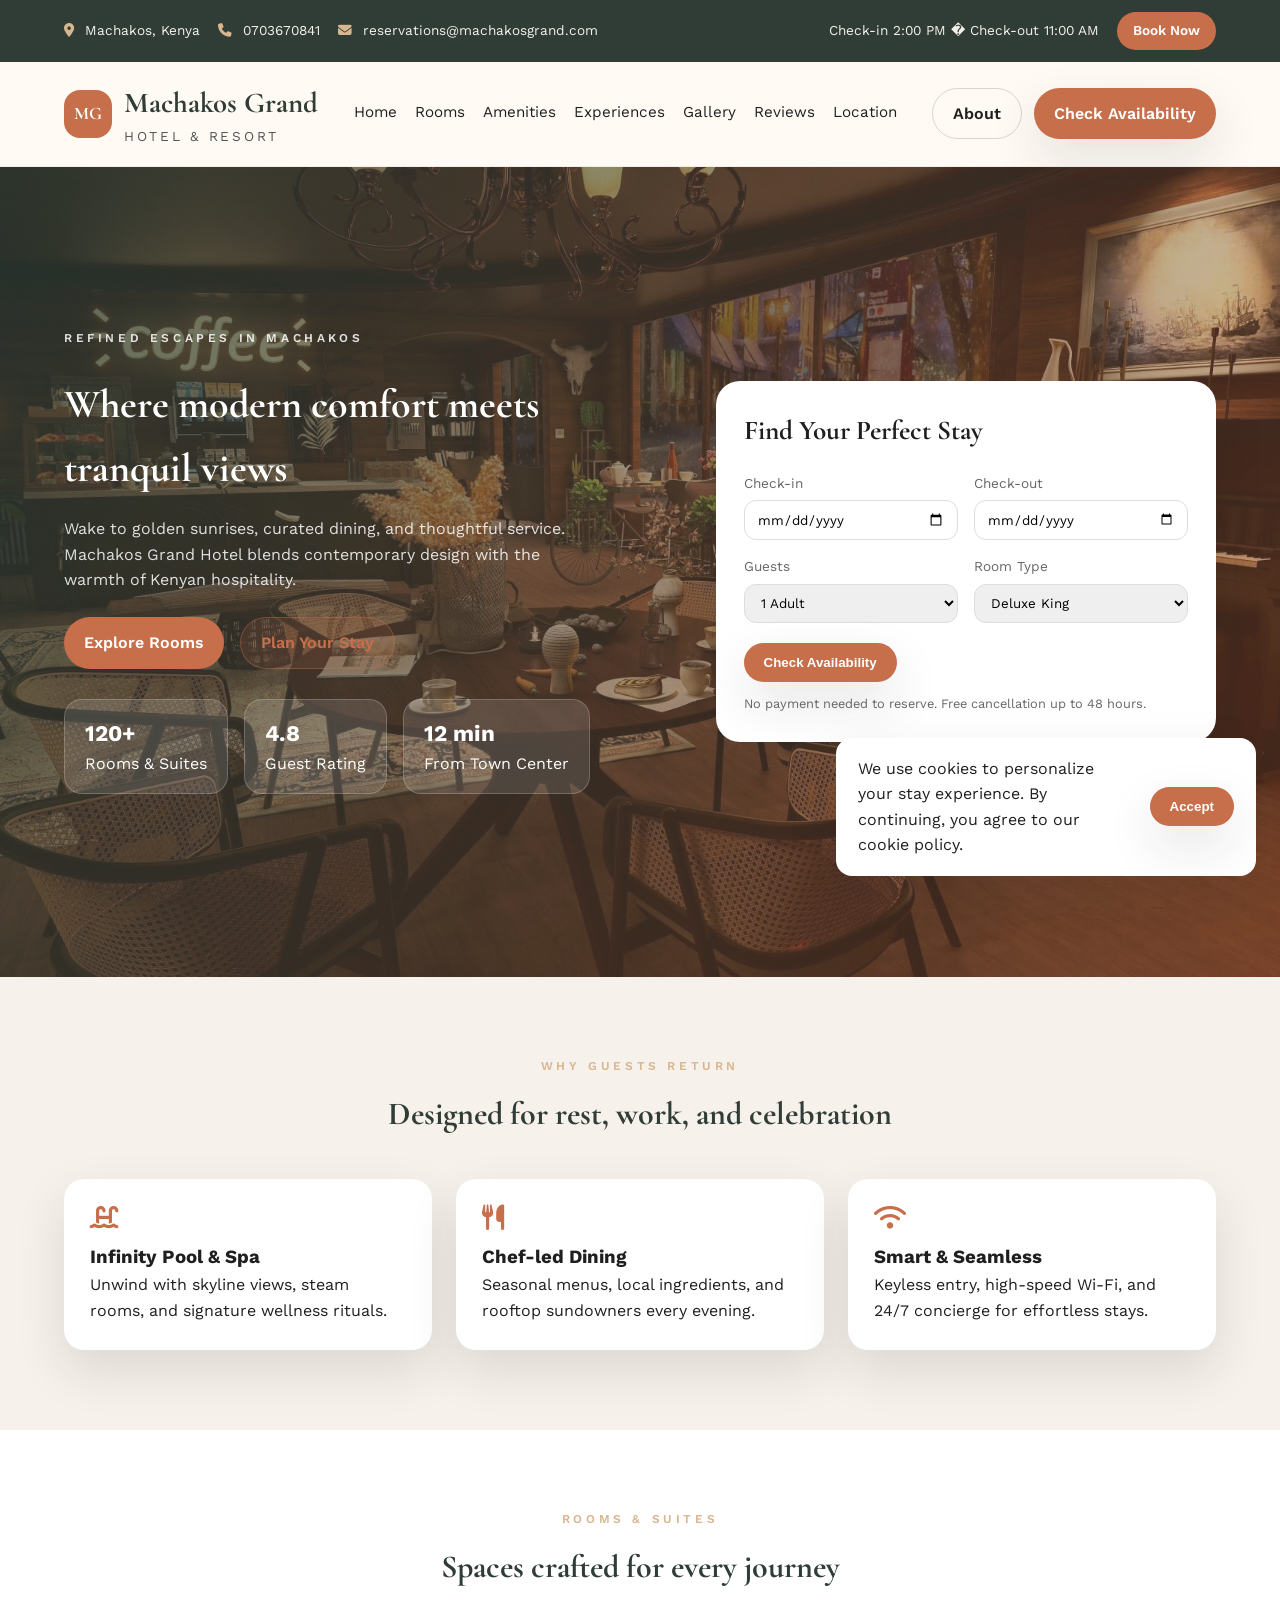
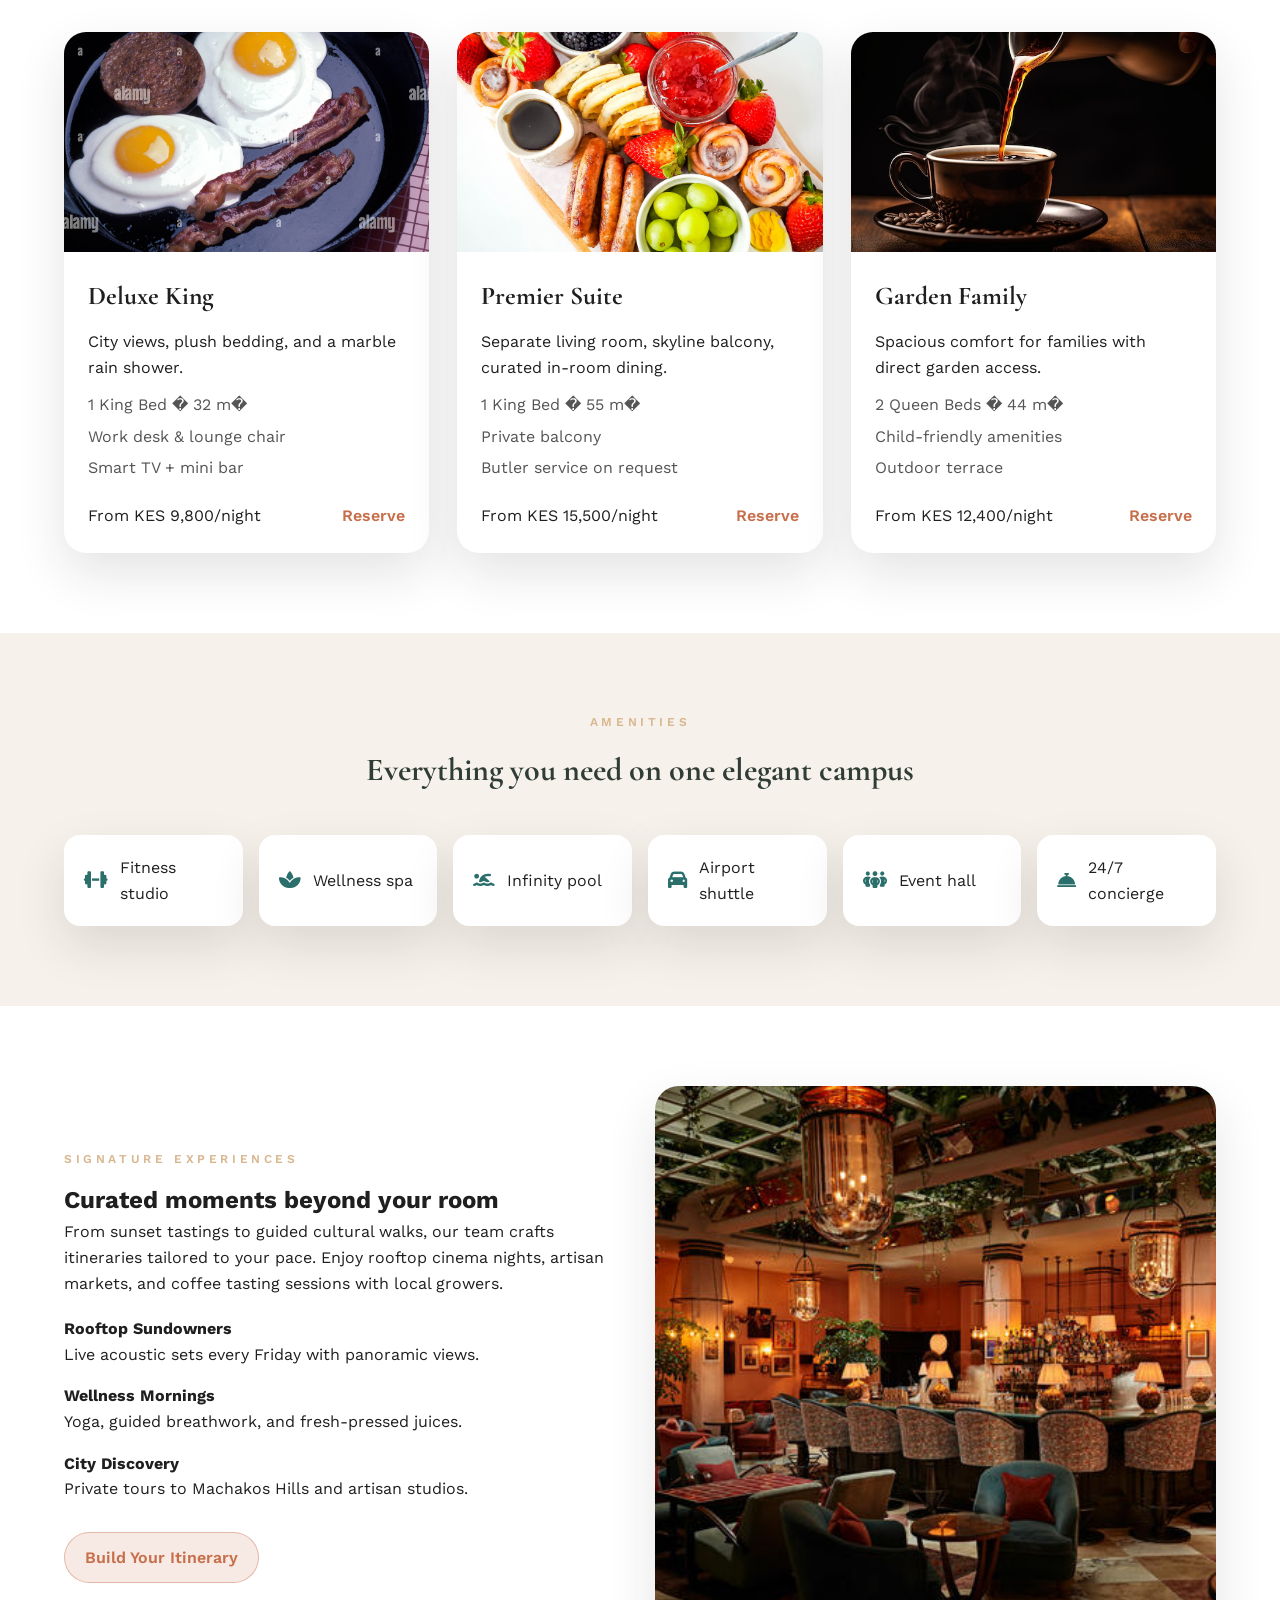
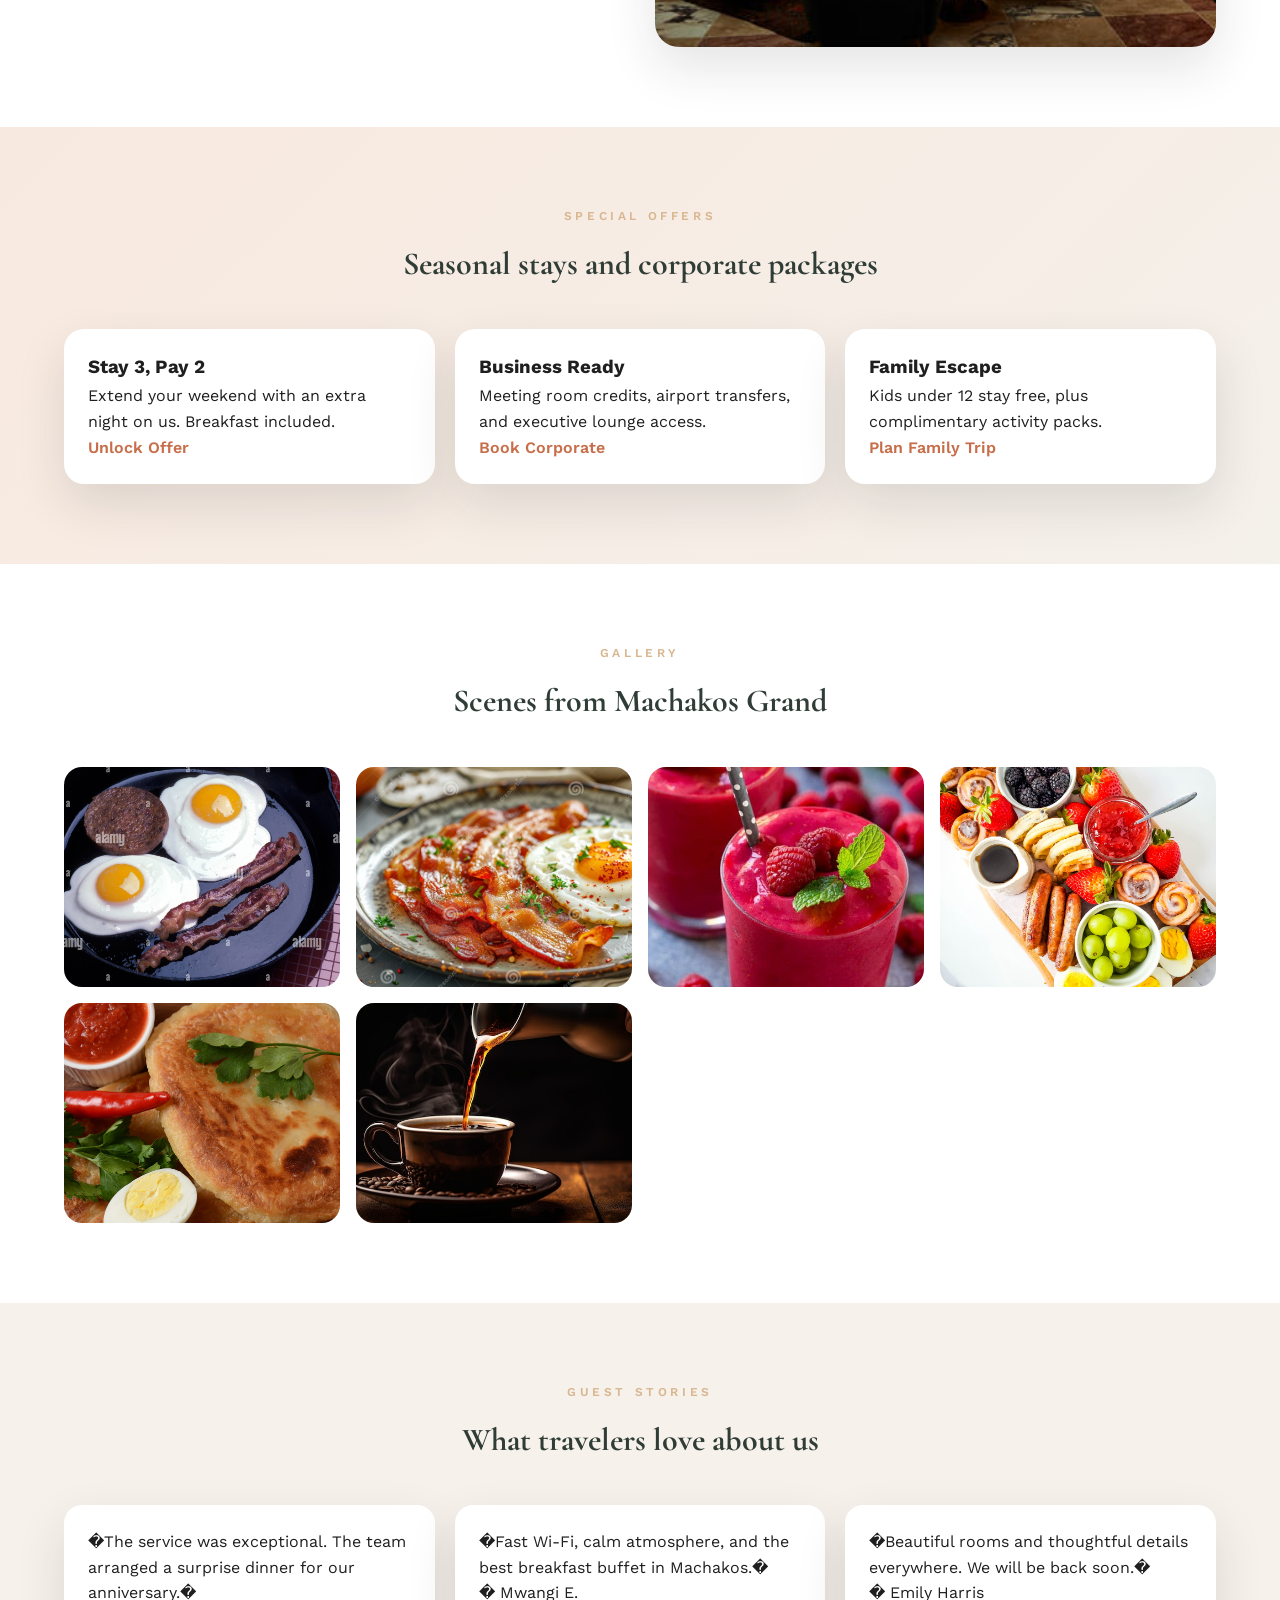
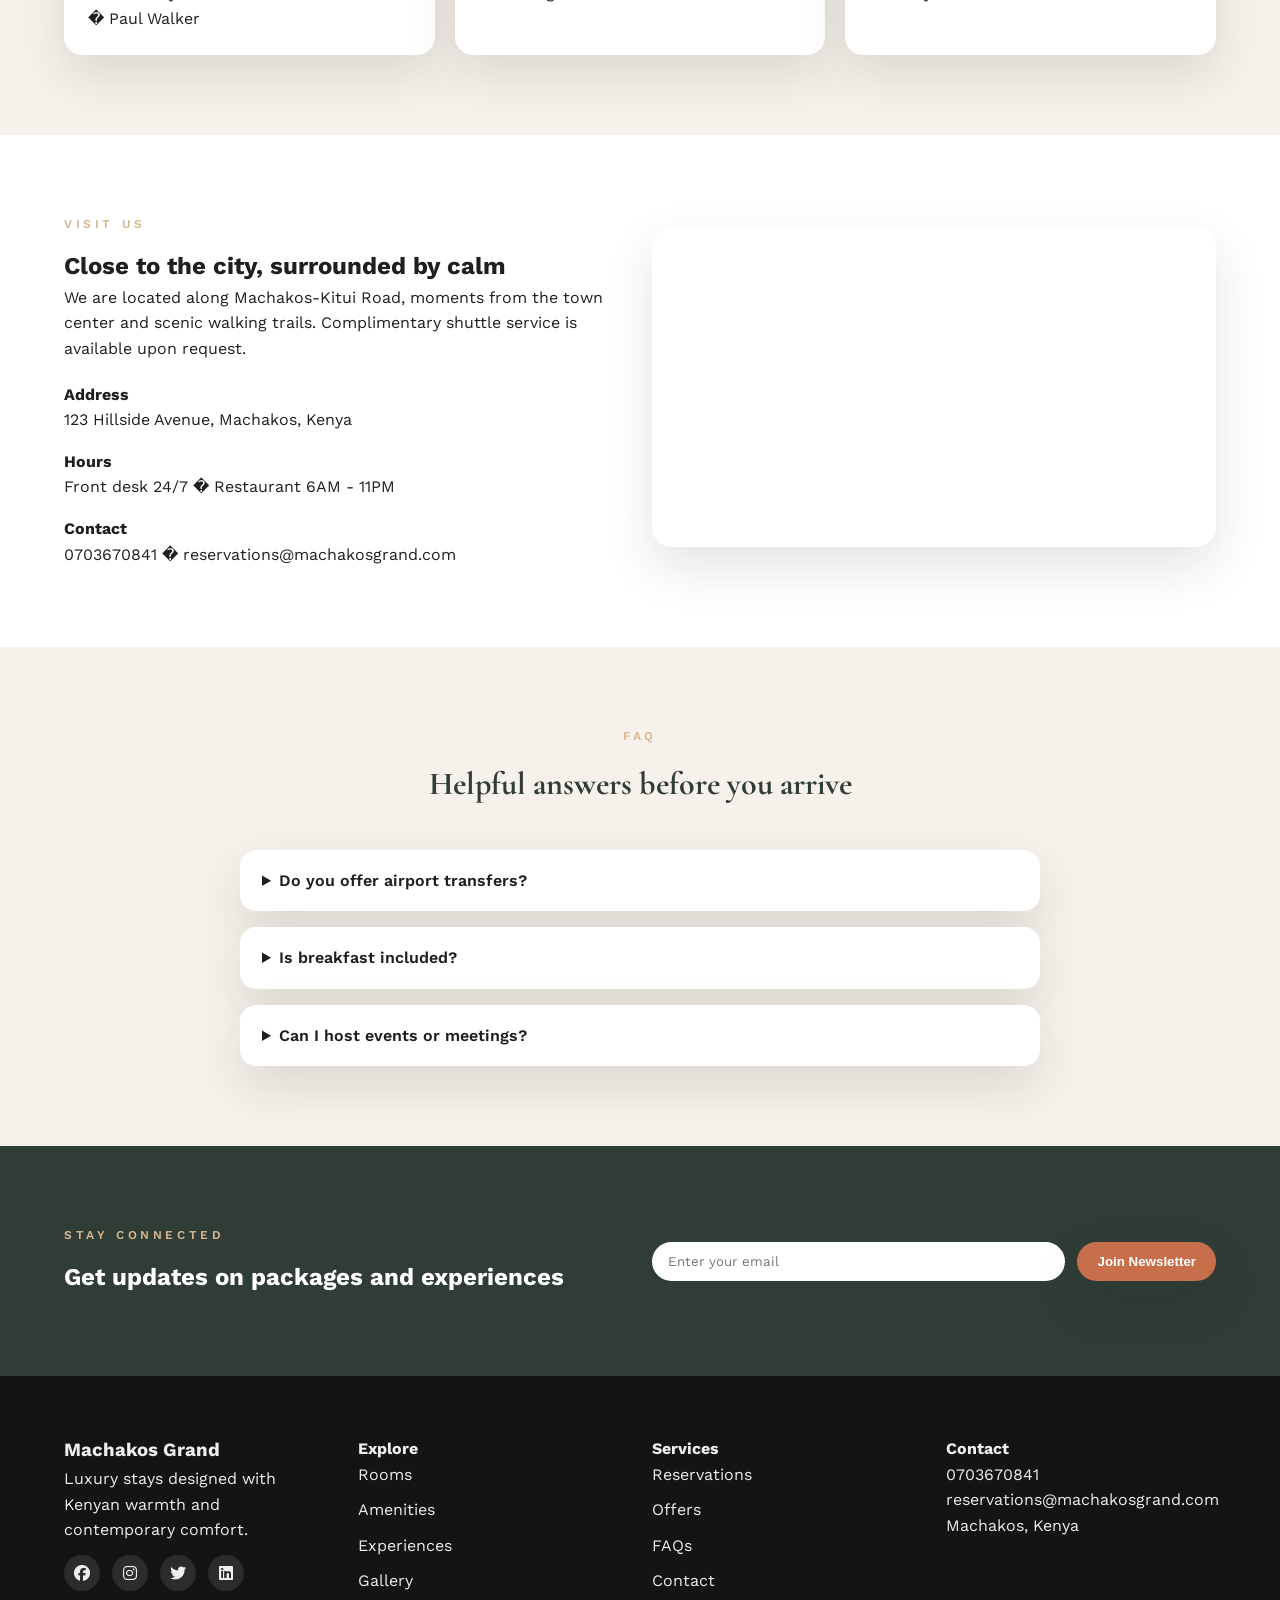
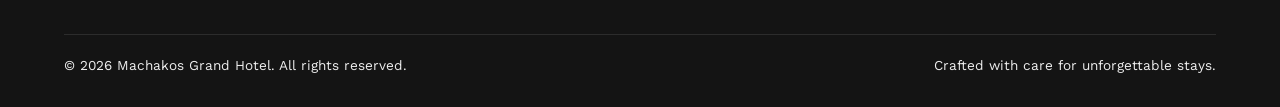
==== index.html @ 2871083a "Revamp hotel site and add index" ====
<!DOCTYPE html>
<html lang="en">
<head>
    <meta charset="UTF-8">
    <meta name="viewport" content="width=device-width, initial-scale=1.0">
    <title>Machakos Grand Hotel</title>
    <link rel="stylesheet" href="cat2website.css">
    <link rel="stylesheet" href="https://cdnjs.cloudflare.com/ajax/libs/font-awesome/6.7.2/css/all.min.css" integrity="sha512-Evv84Mr4kqVGRNSgIGL/F/aIDqQb7xQ2vcrdIwxfjThSH8CSR7PBEakCr51Ck+w+/U6swU2Im1vVX0SVk9ABhg==" crossorigin="anonymous" referrerpolicy="no-referrer" />
    <link href="https://fonts.googleapis.com/css2?family=Cormorant+Garamond:wght@400;600;700&family=Work+Sans:wght@300;400;500;600&display=swap" rel="stylesheet">
</head>
<body>
    <header class="site-header">
        <div class="topbar">
            <div class="topbar-left">
                <span><i class="fa-solid fa-location-dot"></i> Machakos, Kenya</span>
                <span><i class="fa-solid fa-phone"></i> 0703670841</span>
                <span><i class="fa-solid fa-envelope"></i> reservations@machakosgrand.com</span>
            </div>
            <div class="topbar-right">
                <span>Check-in 2:00 PM � Check-out 11:00 AM</span>
                <a class="topbar-cta" href="#booking">Book Now</a>
            </div>
        </div>
        <nav class="nav">
            <div class="logo">
                <span class="logo-mark">MG</span>
                <div>
                    <h1>Machakos Grand</h1>
                    <p>Hotel & Resort</p>
                </div>
            </div>
            <div class="nav-links">
                <a href="#home">Home</a>
                <a href="#rooms">Rooms</a>
                <a href="#amenities">Amenities</a>
                <a href="#experiences">Experiences</a>
                <a href="#gallery">Gallery</a>
                <a href="#testimonials">Reviews</a>
                <a href="#location">Location</a>
            </div>
            <div class="nav-actions">
                <a class="ghost-btn" href="About.html">About</a>
                <a class="primary-btn" href="#booking">Check Availability</a>
            </div>
        </nav>
    </header>

    <main>
        <section id="home" class="hero">
            <div class="hero-overlay"></div>
            <div class="hero-content">
                <div class="hero-text">
                    <p class="eyebrow">Refined escapes in Machakos</p>
                    <h2>Where modern comfort meets tranquil views</h2>
                    <p>
                        Wake to golden sunrises, curated dining, and thoughtful service. Machakos Grand Hotel blends
                        contemporary design with the warmth of Kenyan hospitality.
                    </p>
                    <div class="hero-actions">
                        <a class="primary-btn" href="#rooms">Explore Rooms</a>
                        <a class="secondary-btn" href="#experiences">Plan Your Stay</a>
                    </div>
                    <div class="hero-metrics">
                        <div class="metric-card">
                            <span class="metric-number">120+</span>
                            <span class="metric-label">Rooms & Suites</span>
                        </div>
                        <div class="metric-card">
                            <span class="metric-number">4.8</span>
                            <span class="metric-label">Guest Rating</span>
                        </div>
                        <div class="metric-card">
                            <span class="metric-number">12 min</span>
                            <span class="metric-label">From Town Center</span>
                        </div>
                    </div>
                </div>
                <form id="booking" class="booking-widget">
                    <h3>Find Your Perfect Stay</h3>
                    <div class="form-grid">
                        <div class="form-group">
                            <label for="checkin">Check-in</label>
                            <input type="date" id="checkin" name="checkin" required>
                        </div>
                        <div class="form-group">
                            <label for="checkout">Check-out</label>
                            <input type="date" id="checkout" name="checkout" required>
                        </div>
                        <div class="form-group">
                            <label for="guests">Guests</label>
                            <select id="guests" name="guests">
                                <option>1 Adult</option>
                                <option>2 Adults</option>
                                <option>2 Adults + 1 Child</option>
                                <option>Family (4)</option>
                            </select>
                        </div>
                        <div class="form-group">
                            <label for="room">Room Type</label>
                            <select id="room" name="room">
                                <option>Deluxe King</option>
                                <option>Premier Suite</option>
                                <option>Garden Family</option>
                                <option>Executive Studio</option>
                            </select>
                        </div>
                    </div>
                    <button class="primary-btn" type="submit">Check Availability</button>
                    <p class="form-note">No payment needed to reserve. Free cancellation up to 48 hours.</p>
                </form>
            </div>
        </section>

        <section class="highlights" id="about">
            <div class="section-title">
                <p class="eyebrow">Why guests return</p>
                <h2>Designed for rest, work, and celebration</h2>
            </div>
            <div class="highlight-grid">
                <article>
                    <i class="fa-solid fa-water-ladder"></i>
                    <h3>Infinity Pool & Spa</h3>
                    <p>Unwind with skyline views, steam rooms, and signature wellness rituals.</p>
                </article>
                <article>
                    <i class="fa-solid fa-utensils"></i>
                    <h3>Chef-led Dining</h3>
                    <p>Seasonal menus, local ingredients, and rooftop sundowners every evening.</p>
                </article>
                <article>
                    <i class="fa-solid fa-wifi"></i>
                    <h3>Smart & Seamless</h3>
                    <p>Keyless entry, high-speed Wi-Fi, and 24/7 concierge for effortless stays.</p>
                </article>
            </div>
        </section>

        <section class="rooms" id="rooms">
            <div class="section-title">
                <p class="eyebrow">Rooms & Suites</p>
                <h2>Spaces crafted for every journey</h2>
            </div>
            <div class="room-grid">
                <article class="room-card">
                    <img src="gallery1.png" alt="Deluxe King Room">
                    <div class="room-content">
                        <h3>Deluxe King</h3>
                        <p>City views, plush bedding, and a marble rain shower.</p>
                        <ul>
                            <li>1 King Bed � 32 m�</li>
                            <li>Work desk & lounge chair</li>
                            <li>Smart TV + mini bar</li>
                        </ul>
                        <div class="room-footer">
                            <span>From KES 9,800/night</span>
                            <a class="text-link" href="#booking">Reserve</a>
                        </div>
                    </div>
                </article>
                <article class="room-card">
                    <img src="gallery4.png" alt="Premier Suite">
                    <div class="room-content">
                        <h3>Premier Suite</h3>
                        <p>Separate living room, skyline balcony, curated in-room dining.</p>
                        <ul>
                            <li>1 King Bed � 55 m�</li>
                            <li>Private balcony</li>
                            <li>Butler service on request</li>
                        </ul>
                        <div class="room-footer">
                            <span>From KES 15,500/night</span>
                            <a class="text-link" href="#booking">Reserve</a>
                        </div>
                    </div>
                </article>
                <article class="room-card">
                    <img src="gallery6.png" alt="Garden Family Room">
                    <div class="room-content">
                        <h3>Garden Family</h3>
                        <p>Spacious comfort for families with direct garden access.</p>
                        <ul>
                            <li>2 Queen Beds � 44 m�</li>
                            <li>Child-friendly amenities</li>
                            <li>Outdoor terrace</li>
                        </ul>
                        <div class="room-footer">
                            <span>From KES 12,400/night</span>
                            <a class="text-link" href="#booking">Reserve</a>
                        </div>
                    </div>
                </article>
            </div>
        </section>

        <section class="amenities" id="amenities">
            <div class="section-title">
                <p class="eyebrow">Amenities</p>
                <h2>Everything you need on one elegant campus</h2>
            </div>
            <div class="amenities-grid">
                <div class="amenity-card">
                    <i class="fa-solid fa-dumbbell"></i>
                    <span>Fitness studio</span>
                </div>
                <div class="amenity-card">
                    <i class="fa-solid fa-spa"></i>
                    <span>Wellness spa</span>
                </div>
                <div class="amenity-card">
                    <i class="fa-solid fa-person-swimming"></i>
                    <span>Infinity pool</span>
                </div>
                <div class="amenity-card">
                    <i class="fa-solid fa-car"></i>
                    <span>Airport shuttle</span>
                </div>
                <div class="amenity-card">
                    <i class="fa-solid fa-people-group"></i>
                    <span>Event hall</span>
                </div>
                <div class="amenity-card">
                    <i class="fa-solid fa-bell-concierge"></i>
                    <span>24/7 concierge</span>
                </div>
            </div>
        </section>

        <section class="experiences" id="experiences">
            <div class="experience-content">
                <div>
                    <p class="eyebrow">Signature experiences</p>
                    <h2>Curated moments beyond your room</h2>
                    <p>
                        From sunset tastings to guided cultural walks, our team crafts itineraries tailored to your pace.
                        Enjoy rooftop cinema nights, artisan markets, and coffee tasting sessions with local growers.
                    </p>
                    <div class="experience-list">
                        <div>
                            <h4>Rooftop Sundowners</h4>
                            <p>Live acoustic sets every Friday with panoramic views.</p>
                        </div>
                        <div>
                            <h4>Wellness Mornings</h4>
                            <p>Yoga, guided breathwork, and fresh-pressed juices.</p>
                        </div>
                        <div>
                            <h4>City Discovery</h4>
                            <p>Private tours to Machakos Hills and artisan studios.</p>
                        </div>
                    </div>
                    <a class="secondary-btn" href="#booking">Build Your Itinerary</a>
                </div>
                <div class="experience-image">
                    <img src="about3.jpg" alt="Hotel lounge experience">
                </div>
            </div>
        </section>

        <section class="offers" id="offers">
            <div class="section-title">
                <p class="eyebrow">Special offers</p>
                <h2>Seasonal stays and corporate packages</h2>
            </div>
            <div class="offer-grid">
                <article class="offer-card">
                    <h3>Stay 3, Pay 2</h3>
                    <p>Extend your weekend with an extra night on us. Breakfast included.</p>
                    <a class="text-link" href="#booking">Unlock Offer</a>
                </article>
                <article class="offer-card">
                    <h3>Business Ready</h3>
                    <p>Meeting room credits, airport transfers, and executive lounge access.</p>
                    <a class="text-link" href="#booking">Book Corporate</a>
                </article>
                <article class="offer-card">
                    <h3>Family Escape</h3>
                    <p>Kids under 12 stay free, plus complimentary activity packs.</p>
                    <a class="text-link" href="#booking">Plan Family Trip</a>
                </article>
            </div>
        </section>

        <section class="gallery" id="gallery">
            <div class="section-title">
                <p class="eyebrow">Gallery</p>
                <h2>Scenes from Machakos Grand</h2>
            </div>
            <div class="gallery-grid">
                <img src="gallery1.png" alt="Lobby view">
                <img src="gallery2.png" alt="Hotel dining">
                <img src="gallery3.png" alt="Pool lounge">
                <img src="gallery4.png" alt="Suite bedroom">
                <img src="gallery5.png" alt="Conference space">
                <img src="gallery6.png" alt="Garden terrace">
            </div>
        </section>

        <section class="testimonials" id="testimonials">
            <div class="section-title">
                <p class="eyebrow">Guest stories</p>
                <h2>What travelers love about us</h2>
            </div>
            <div class="testimonial-grid">
                <article class="testimonial-card">
                    <p>�The service was exceptional. The team arranged a surprise dinner for our anniversary.�</p>
                    <span>� Paul Walker</span>
                </article>
                <article class="testimonial-card">
                    <p>�Fast Wi-Fi, calm atmosphere, and the best breakfast buffet in Machakos.�</p>
                    <span>� Mwangi E.</span>
                </article>
                <article class="testimonial-card">
                    <p>�Beautiful rooms and thoughtful details everywhere. We will be back soon.�</p>
                    <span>� Emily Harris</span>
                </article>
            </div>
        </section>

        <section class="location" id="location">
            <div class="location-content">
                <div>
                    <p class="eyebrow">Visit us</p>
                    <h2>Close to the city, surrounded by calm</h2>
                    <p>
                        We are located along Machakos-Kitui Road, moments from the town center and scenic walking trails.
                        Complimentary shuttle service is available upon request.
                    </p>
                    <div class="location-details">
                        <div>
                            <h4>Address</h4>
                            <p>123 Hillside Avenue, Machakos, Kenya</p>
                        </div>
                        <div>
                            <h4>Hours</h4>
                            <p>Front desk 24/7 � Restaurant 6AM - 11PM</p>
                        </div>
                        <div>
                            <h4>Contact</h4>
                            <p>0703670841 � reservations@machakosgrand.com</p>
                        </div>
                    </div>
                </div>
                <div class="map-embed">
                    <iframe
                        title="Machakos Grand location"
                        src="https://www.google.com/maps?q=Machakos,Kenya&output=embed"
                        loading="lazy">
                    </iframe>
                </div>
            </div>
        </section>

        <section class="faq" id="faq">
            <div class="section-title">
                <p class="eyebrow">FAQ</p>
                <h2>Helpful answers before you arrive</h2>
            </div>
            <div class="faq-grid">
                <details>
                    <summary>Do you offer airport transfers?</summary>
                    <p>Yes. We arrange private or shared transfers with 24-hour notice.</p>
                </details>
                <details>
                    <summary>Is breakfast included?</summary>
                    <p>Breakfast is included in most packages and can be added to any booking.</p>
                </details>
                <details>
                    <summary>Can I host events or meetings?</summary>
                    <p>We have two event halls and breakout rooms with full AV support.</p>
                </details>
            </div>
        </section>

        <section class="newsletter">
            <div>
                <p class="eyebrow">Stay connected</p>
                <h2>Get updates on packages and experiences</h2>
            </div>
            <form class="newsletter-form">
                <input type="email" placeholder="Enter your email" required>
                <button class="primary-btn" type="submit">Join Newsletter</button>
            </form>
        </section>
    </main>

    <footer class="site-footer">
        <div class="footer-grid">
            <div>
                <h3>Machakos Grand</h3>
                <p>Luxury stays designed with Kenyan warmth and contemporary comfort.</p>
                <div class="social-icons">
                    <a href="#"><i class="fa-brands fa-facebook"></i></a>
                    <a href="#"><i class="fa-brands fa-instagram"></i></a>
                    <a href="#"><i class="fa-brands fa-twitter"></i></a>
                    <a href="#"><i class="fa-brands fa-linkedin"></i></a>
                </div>
            </div>
            <div>
                <h4>Explore</h4>
                <a href="#rooms">Rooms</a>
                <a href="#amenities">Amenities</a>
                <a href="#experiences">Experiences</a>
                <a href="#gallery">Gallery</a>
            </div>
            <div>
                <h4>Services</h4>
                <a href="#booking">Reservations</a>
                <a href="#offers">Offers</a>
                <a href="#faq">FAQs</a>
                <a href="contactus.html">Contact</a>
            </div>
            <div>
                <h4>Contact</h4>
                <p>0703670841</p>
                <p>reservations@machakosgrand.com</p>
                <p>Machakos, Kenya</p>
            </div>
        </div>
        <div class="footer-bottom">
            <p>&copy; 2026 Machakos Grand Hotel. All rights reserved.</p>
            <p>Crafted with care for unforgettable stays.</p>
        </div>
    </footer>

    <div id="cookie-banner" class="cookie-banner" aria-live="polite">
        <p>We use cookies to personalize your stay experience. By continuing, you agree to our cookie policy.</p>
        <button id="accept-cookies" class="primary-btn">Accept</button>
    </div>

    <script>
        const banner = document.getElementById('cookie-banner');
        const button = document.getElementById('accept-cookies');
        if (!document.cookie.includes('cookie_consent=true')) {
            banner.classList.add('show');
        }
        button.addEventListener('click', () => {
            document.cookie = "cookie_consent=true; max-age=31536000; path=/";
            banner.classList.remove('show');
        });

        const checkin = document.getElementById('checkin');
        const checkout = document.getElementById('checkout');
        const today = new Date().toISOString().split('T')[0];
        checkin.min = today;
        checkout.min = today;
        checkin.addEventListener('change', () => {
            checkout.min = checkin.value;
        });
    </script>
</body>
</html>
---- cat2website.css ----
:root {
    --sand: #f6f1ea;
    --linen: #fffaf4;
    --terracotta: #c76f4b;
    --forest: #2f3d36;
    --teal: #2a6f6b;
    --charcoal: #1f1f1f;
    --gold: #d8b68f;
    --shadow: 0 20px 50px rgba(31, 31, 31, 0.12);
}

* {
    margin: 0;
    padding: 0;
    box-sizing: border-box;
}

body {
    font-family: 'Work Sans', sans-serif;
    background: var(--linen);
    color: var(--charcoal);
    line-height: 1.6;
}

a {
    text-decoration: none;
    color: inherit;
}

img {
    width: 100%;
    height: 100%;
    object-fit: cover;
    display: block;
}

.site-header {
    position: sticky;
    top: 0;
    z-index: 20;
    background: rgba(255, 250, 244, 0.95);
    backdrop-filter: blur(10px);
    border-bottom: 1px solid rgba(0, 0, 0, 0.05);
}

.topbar {
    display: flex;
    justify-content: space-between;
    align-items: center;
    padding: 12px 5%;
    font-size: 0.85rem;
    background: var(--forest);
    color: #f5f1ea;
    gap: 20px;
    flex-wrap: wrap;
}

.topbar-left,
.topbar-right {
    display: flex;
    align-items: center;
    gap: 18px;
}

.topbar i {
    color: var(--gold);
    margin-right: 6px;
}

.topbar-cta {
    padding: 8px 16px;
    border-radius: 20px;
    background: var(--terracotta);
    color: #fff;
    font-weight: 600;
}

.nav {
    display: flex;
    justify-content: space-between;
    align-items: center;
    padding: 18px 5%;
    gap: 20px;
    flex-wrap: wrap;
}

.logo {
    display: flex;
    align-items: center;
    gap: 12px;
}

.logo h1 {
    font-family: 'Cormorant Garamond', serif;
    font-size: 1.8rem;
    color: var(--forest);
}

.logo p {
    font-size: 0.85rem;
    letter-spacing: 0.2em;
    text-transform: uppercase;
    color: #555;
}

.logo-mark {
    width: 48px;
    height: 48px;
    border-radius: 16px;
    background: var(--terracotta);
    display: grid;
    place-items: center;
    color: #fff;
    font-weight: 700;
    font-family: 'Cormorant Garamond', serif;
    font-size: 1.1rem;
}

.nav-links {
    display: flex;
    gap: 18px;
    font-size: 0.95rem;
    flex-wrap: wrap;
}

.nav-links a {
    position: relative;
    padding-bottom: 4px;
}

.nav-links a::after {
    content: '';
    position: absolute;
    left: 0;
    bottom: 0;
    width: 0;
    height: 2px;
    background: var(--terracotta);
    transition: width 0.3s ease;
}

.nav-links a:hover::after {
    width: 100%;
}

.nav-actions {
    display: flex;
    gap: 12px;
    flex-wrap: wrap;
}

.primary-btn,
.secondary-btn,
.ghost-btn {
    padding: 12px 20px;
    border-radius: 999px;
    font-weight: 600;
    border: none;
    cursor: pointer;
    display: inline-flex;
    align-items: center;
    justify-content: center;
    gap: 6px;
}

.primary-btn {
    background: var(--terracotta);
    color: #fff;
    box-shadow: var(--shadow);
}

.secondary-btn {
    background: rgba(199, 111, 75, 0.15);
    color: var(--terracotta);
    border: 1px solid rgba(199, 111, 75, 0.4);
}

.ghost-btn {
    border: 1px solid rgba(0, 0, 0, 0.15);
    color: var(--charcoal);
    background: transparent;
}

.hero {
    position: relative;
    min-height: 90vh;
    display: flex;
    align-items: center;
    padding: 60px 5% 80px;
    background: url('coffee2.jpg') center/cover no-repeat;
}

.hero-overlay {
    position: absolute;
    inset: 0;
    background: linear-gradient(120deg, rgba(47, 61, 54, 0.8), rgba(199, 111, 75, 0.35));
}

.hero-content {
    position: relative;
    z-index: 2;
    display: grid;
    grid-template-columns: minmax(280px, 1.1fr) minmax(280px, 0.9fr);
    gap: 40px;
    align-items: center;
    color: #fff;
}

.hero-text h2 {
    font-family: 'Cormorant Garamond', serif;
    font-size: clamp(2.5rem, 3vw, 3.5rem);
    margin-bottom: 16px;
}

.hero-text p {
    max-width: 520px;
    margin-bottom: 24px;
    color: rgba(255, 255, 255, 0.85);
}

.eyebrow {
    letter-spacing: 0.3em;
    text-transform: uppercase;
    font-size: 0.75rem;
    color: var(--gold);
    margin-bottom: 12px;
    font-weight: 600;
}

.hero-actions {
    display: flex;
    gap: 16px;
    flex-wrap: wrap;
    margin-bottom: 30px;
}

.hero-metrics {
    display: flex;
    gap: 16px;
    flex-wrap: wrap;
}

.metric-card {
    background: rgba(255, 255, 255, 0.12);
    padding: 16px 20px;
    border-radius: 18px;
    border: 1px solid rgba(255, 255, 255, 0.2);
}

.metric-number {
    font-size: 1.4rem;
    font-weight: 700;
    display: block;
}

.booking-widget {
    background: #fff;
    color: var(--charcoal);
    padding: 28px;
    border-radius: 24px;
    box-shadow: var(--shadow);
}

.booking-widget h3 {
    font-family: 'Cormorant Garamond', serif;
    font-size: 1.7rem;
    margin-bottom: 20px;
}

.form-grid {
    display: grid;
    grid-template-columns: repeat(2, minmax(0, 1fr));
    gap: 16px;
    margin-bottom: 20px;
}

.form-group {
    display: flex;
    flex-direction: column;
    gap: 6px;
}

label {
    font-size: 0.85rem;
    color: #666;
}

input,
select {
    padding: 10px 12px;
    border-radius: 12px;
    border: 1px solid #ddd;
    font-family: 'Work Sans', sans-serif;
}

.form-note {
    font-size: 0.8rem;
    color: #666;
    margin-top: 12px;
}

section {
    padding: 80px 5%;
}

.section-title {
    text-align: center;
    margin-bottom: 40px;
}

.section-title h2 {
    font-family: 'Cormorant Garamond', serif;
    font-size: clamp(2rem, 2.5vw, 2.8rem);
    color: var(--forest);
}

.highlights {
    background: var(--sand);
}

.highlight-grid {
    display: grid;
    grid-template-columns: repeat(auto-fit, minmax(240px, 1fr));
    gap: 24px;
}

.highlight-grid article {
    background: #fff;
    border-radius: 20px;
    padding: 26px;
    box-shadow: var(--shadow);
}

.highlight-grid i {
    font-size: 1.6rem;
    color: var(--terracotta);
    margin-bottom: 12px;
}

.rooms {
    background: #fff;
}

.room-grid {
    display: grid;
    grid-template-columns: repeat(auto-fit, minmax(280px, 1fr));
    gap: 28px;
}

.room-card {
    border-radius: 22px;
    overflow: hidden;
    box-shadow: var(--shadow);
    background: #fff;
    display: flex;
    flex-direction: column;
}

.room-card img {
    height: 220px;
}

.room-content {
    padding: 24px;
    display: grid;
    gap: 12px;
}

.room-content h3 {
    font-family: 'Cormorant Garamond', serif;
    font-size: 1.6rem;
}

.room-content ul {
    list-style: none;
    display: grid;
    gap: 6px;
    color: #555;
}

.room-footer {
    display: flex;
    justify-content: space-between;
    align-items: center;
    margin-top: 10px;
}

.text-link {
    color: var(--terracotta);
    font-weight: 600;
}

.amenities {
    background: var(--sand);
}

.amenities-grid {
    display: grid;
    grid-template-columns: repeat(auto-fit, minmax(170px, 1fr));
    gap: 16px;
}

.amenity-card {
    background: #fff;
    padding: 20px;
    border-radius: 16px;
    display: flex;
    align-items: center;
    gap: 12px;
    box-shadow: var(--shadow);
}

.amenity-card i {
    color: var(--teal);
    font-size: 1.2rem;
}

.experiences {
    background: #fff;
}

.experience-content {
    display: grid;
    grid-template-columns: repeat(auto-fit, minmax(280px, 1fr));
    gap: 30px;
    align-items: center;
}

.experience-image img {
    border-radius: 24px;
    box-shadow: var(--shadow);
    height: 100%;
}

.experience-list {
    display: grid;
    gap: 16px;
    margin: 20px 0 30px;
}

.offers {
    background: linear-gradient(135deg, rgba(199, 111, 75, 0.12), rgba(47, 61, 54, 0.05));
}

.offer-grid {
    display: grid;
    grid-template-columns: repeat(auto-fit, minmax(240px, 1fr));
    gap: 20px;
}

.offer-card {
    background: #fff;
    padding: 24px;
    border-radius: 20px;
    box-shadow: var(--shadow);
}

.gallery {
    background: #fff;
}

.gallery-grid {
    display: grid;
    grid-template-columns: repeat(auto-fit, minmax(220px, 1fr));
    gap: 16px;
}

.gallery-grid img {
    border-radius: 18px;
    height: 220px;
    transition: transform 0.3s ease;
}

.gallery-grid img:hover {
    transform: scale(1.03);
}

.testimonials {
    background: var(--sand);
}

.testimonial-grid {
    display: grid;
    grid-template-columns: repeat(auto-fit, minmax(240px, 1fr));
    gap: 20px;
}

.testimonial-card {
    background: #fff;
    padding: 24px;
    border-radius: 18px;
    box-shadow: var(--shadow);
}

.location {
    background: #fff;
}

.location-content {
    display: grid;
    grid-template-columns: repeat(auto-fit, minmax(280px, 1fr));
    gap: 24px;
    align-items: center;
}

.location-details {
    display: grid;
    gap: 16px;
    margin-top: 20px;
}

.map-embed iframe {
    width: 100%;
    min-height: 320px;
    border: none;
    border-radius: 20px;
    box-shadow: var(--shadow);
}

.faq {
    background: var(--sand);
}

.faq-grid {
    display: grid;
    gap: 16px;
    max-width: 800px;
    margin: 0 auto;
}

.faq-grid details {
    background: #fff;
    padding: 18px 22px;
    border-radius: 16px;
    box-shadow: var(--shadow);
}

.faq-grid summary {
    font-weight: 600;
    cursor: pointer;
}

.newsletter {
    background: var(--forest);
    color: #fff;
    display: grid;
    grid-template-columns: repeat(auto-fit, minmax(240px, 1fr));
    gap: 24px;
    align-items: center;
}

.newsletter-form {
    display: flex;
    gap: 12px;
    flex-wrap: wrap;
}

.newsletter-form input {
    flex: 1 1 220px;
    padding: 12px 16px;
    border-radius: 999px;
    border: none;
}

.site-footer {
    background: #141414;
    color: #eee;
    padding: 60px 5% 30px;
}

.footer-grid {
    display: grid;
    grid-template-columns: repeat(auto-fit, minmax(200px, 1fr));
    gap: 24px;
    margin-bottom: 30px;
}

.footer-grid a {
    display: block;
    color: #eee;
    margin-bottom: 10px;
}

.social-icons {
    display: flex;
    gap: 12px;
    margin-top: 12px;
}

.social-icons a {
    width: 36px;
    height: 36px;
    border-radius: 50%;
    background: rgba(255, 255, 255, 0.1);
    display: grid;
    place-items: center;
}

.footer-bottom {
    border-top: 1px solid rgba(255, 255, 255, 0.1);
    padding-top: 20px;
    font-size: 0.85rem;
    display: flex;
    justify-content: space-between;
    flex-wrap: wrap;
    gap: 12px;
}

.cookie-banner {
    position: fixed;
    bottom: 24px;
    right: 24px;
    background: #fff;
    padding: 18px 22px;
    border-radius: 16px;
    box-shadow: var(--shadow);
    display: flex;
    align-items: center;
    gap: 16px;
    opacity: 0;
    pointer-events: none;
    transform: translateY(10px);
    transition: all 0.3s ease;
    max-width: 420px;
    z-index: 30;
}

.cookie-banner.show {
    opacity: 1;
    pointer-events: auto;
    transform: translateY(0);
}

@media (max-width: 900px) {
    .hero-content {
        grid-template-columns: 1fr;
    }

    .nav-links {
        justify-content: center;
    }
}

@media (max-width: 700px) {
    .topbar {
        flex-direction: column;
        align-items: flex-start;
    }

    .form-grid {
        grid-template-columns: 1fr;
    }

    .hero {
        padding-top: 80px;
    }

    .footer-bottom {
        flex-direction: column;
        align-items: flex-start;
    }
}
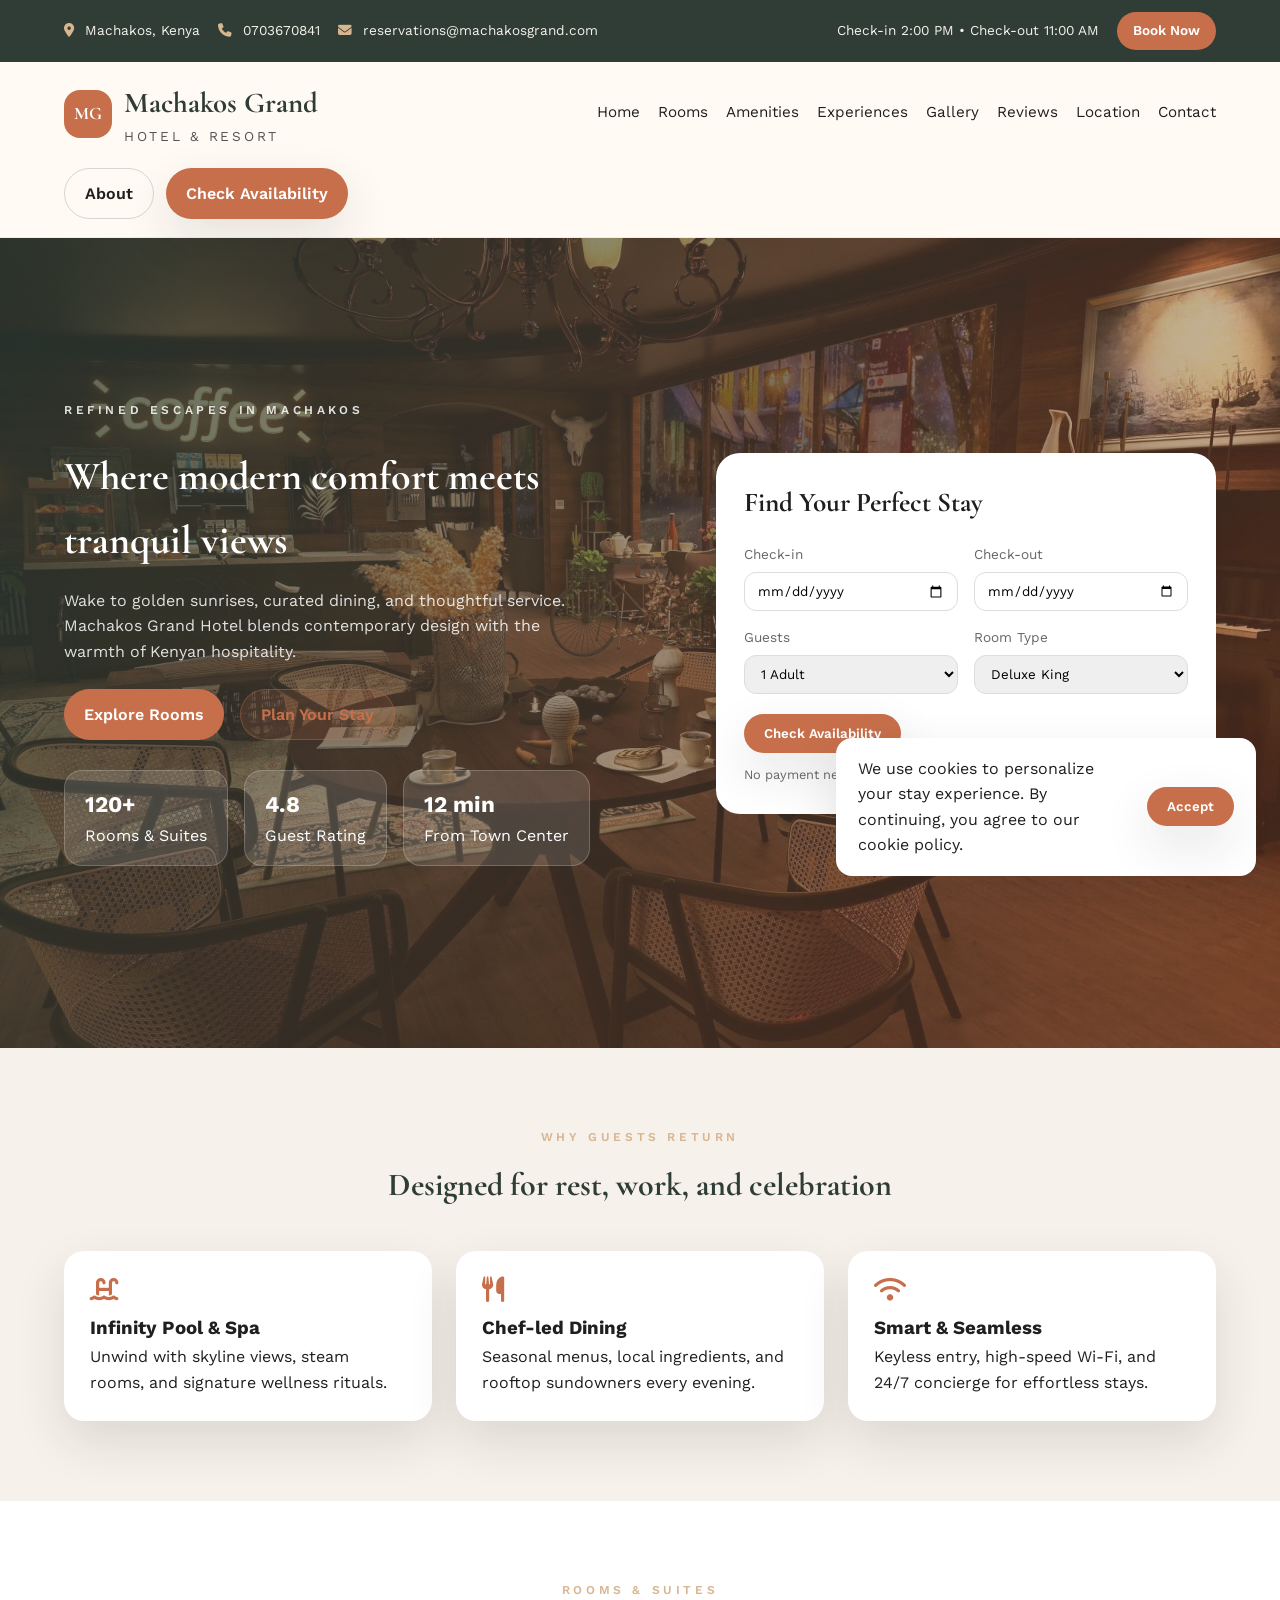
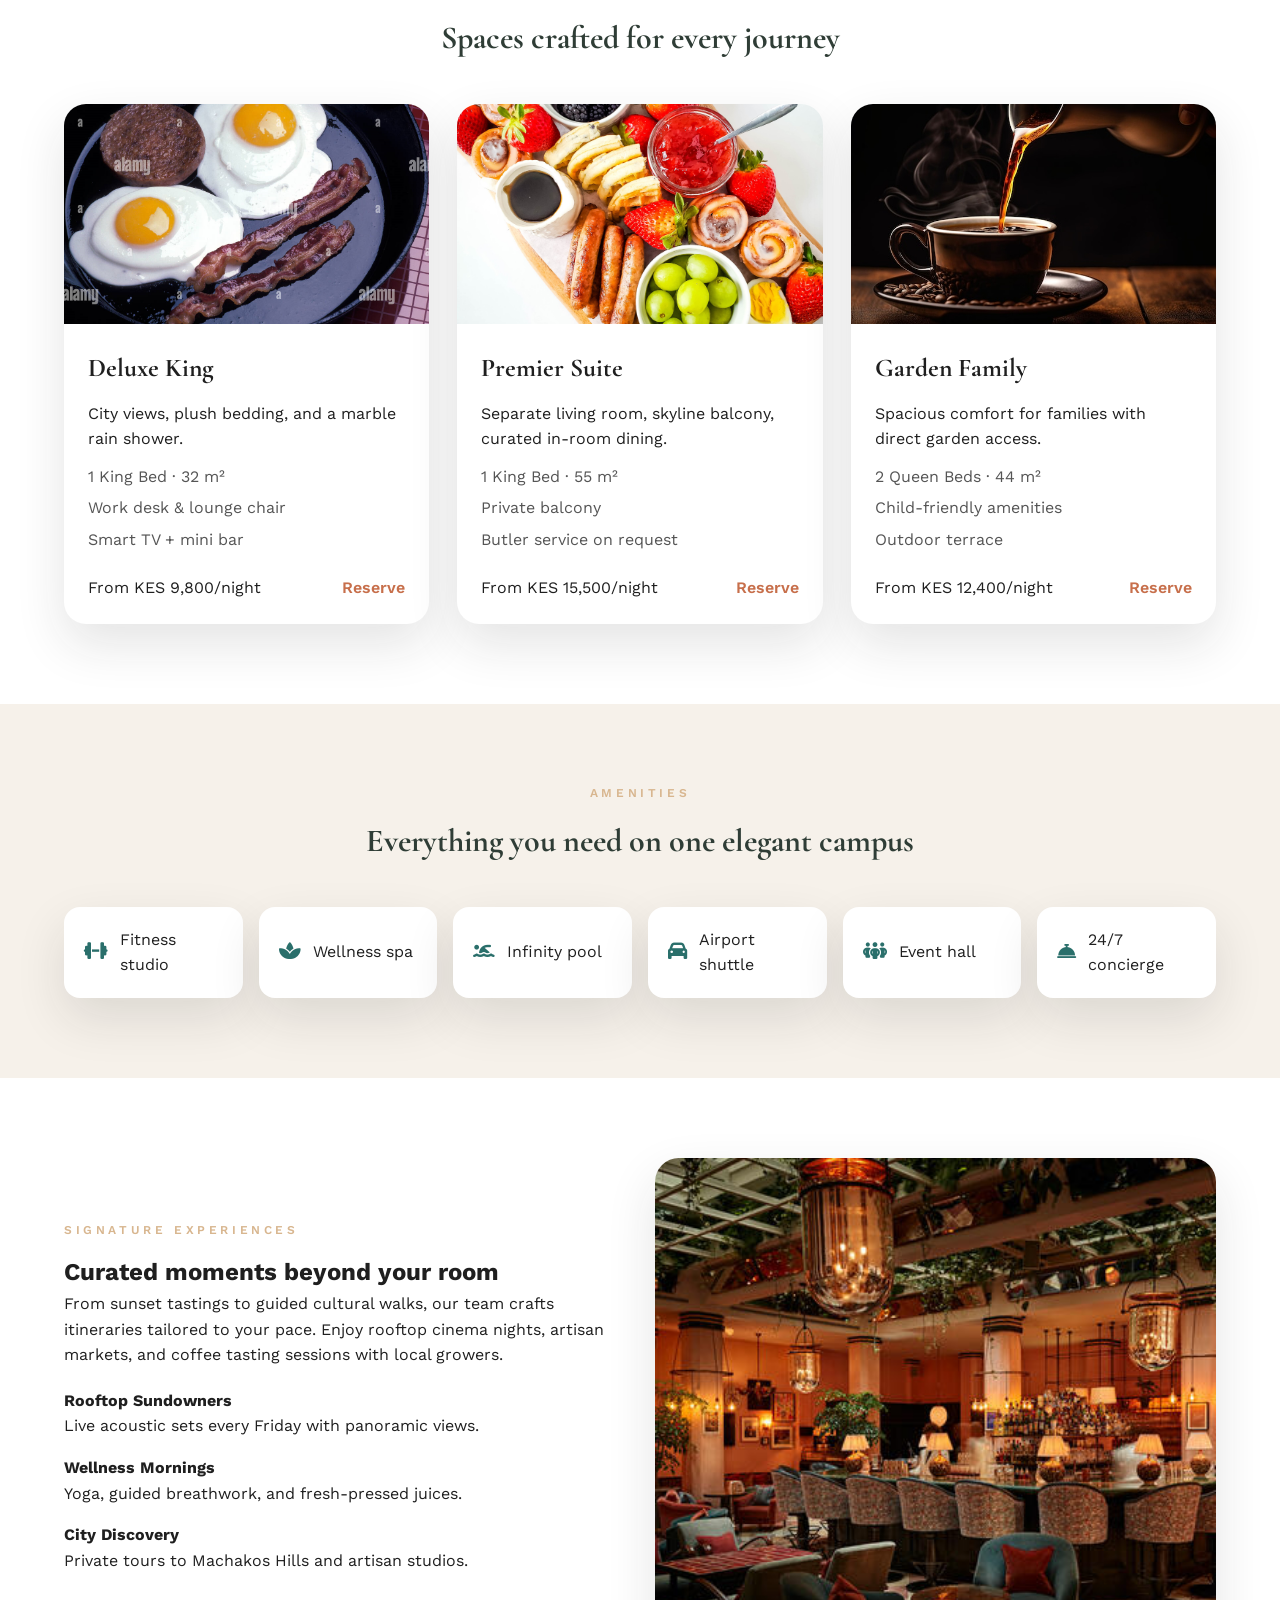
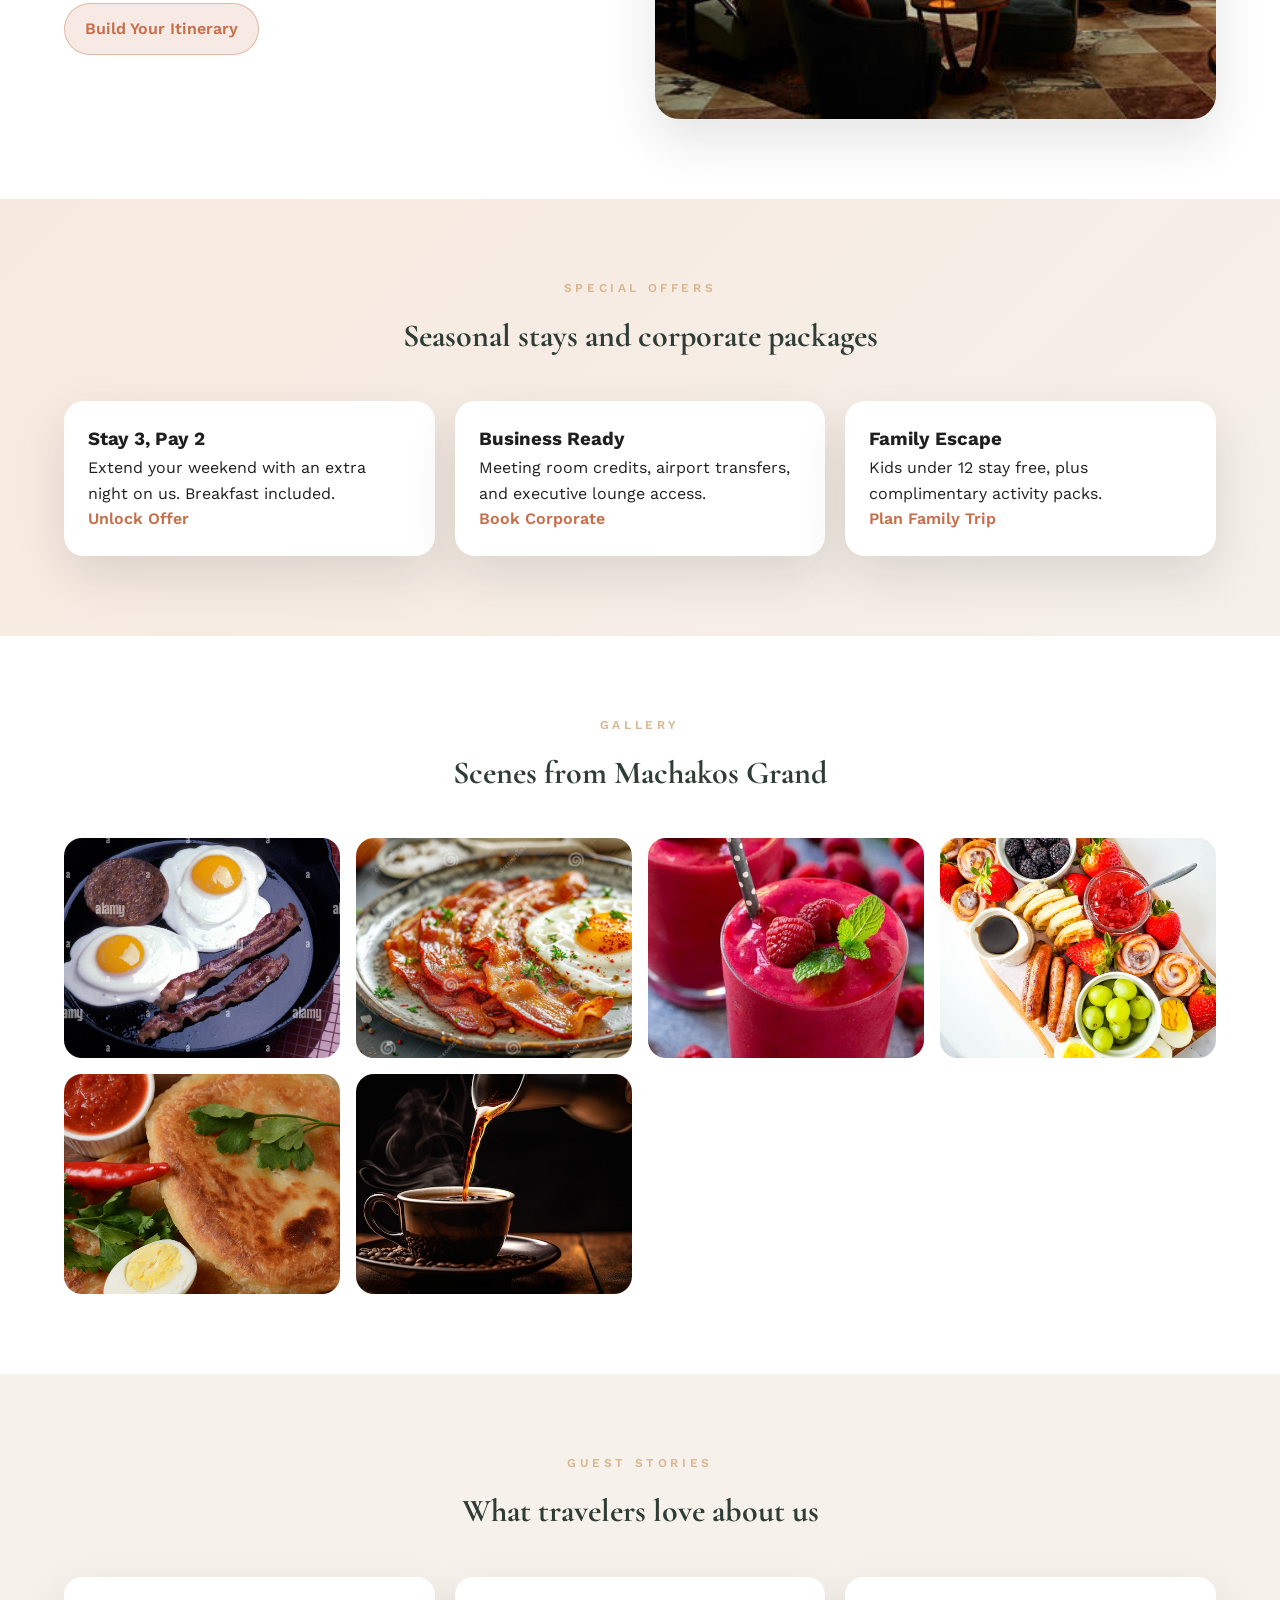
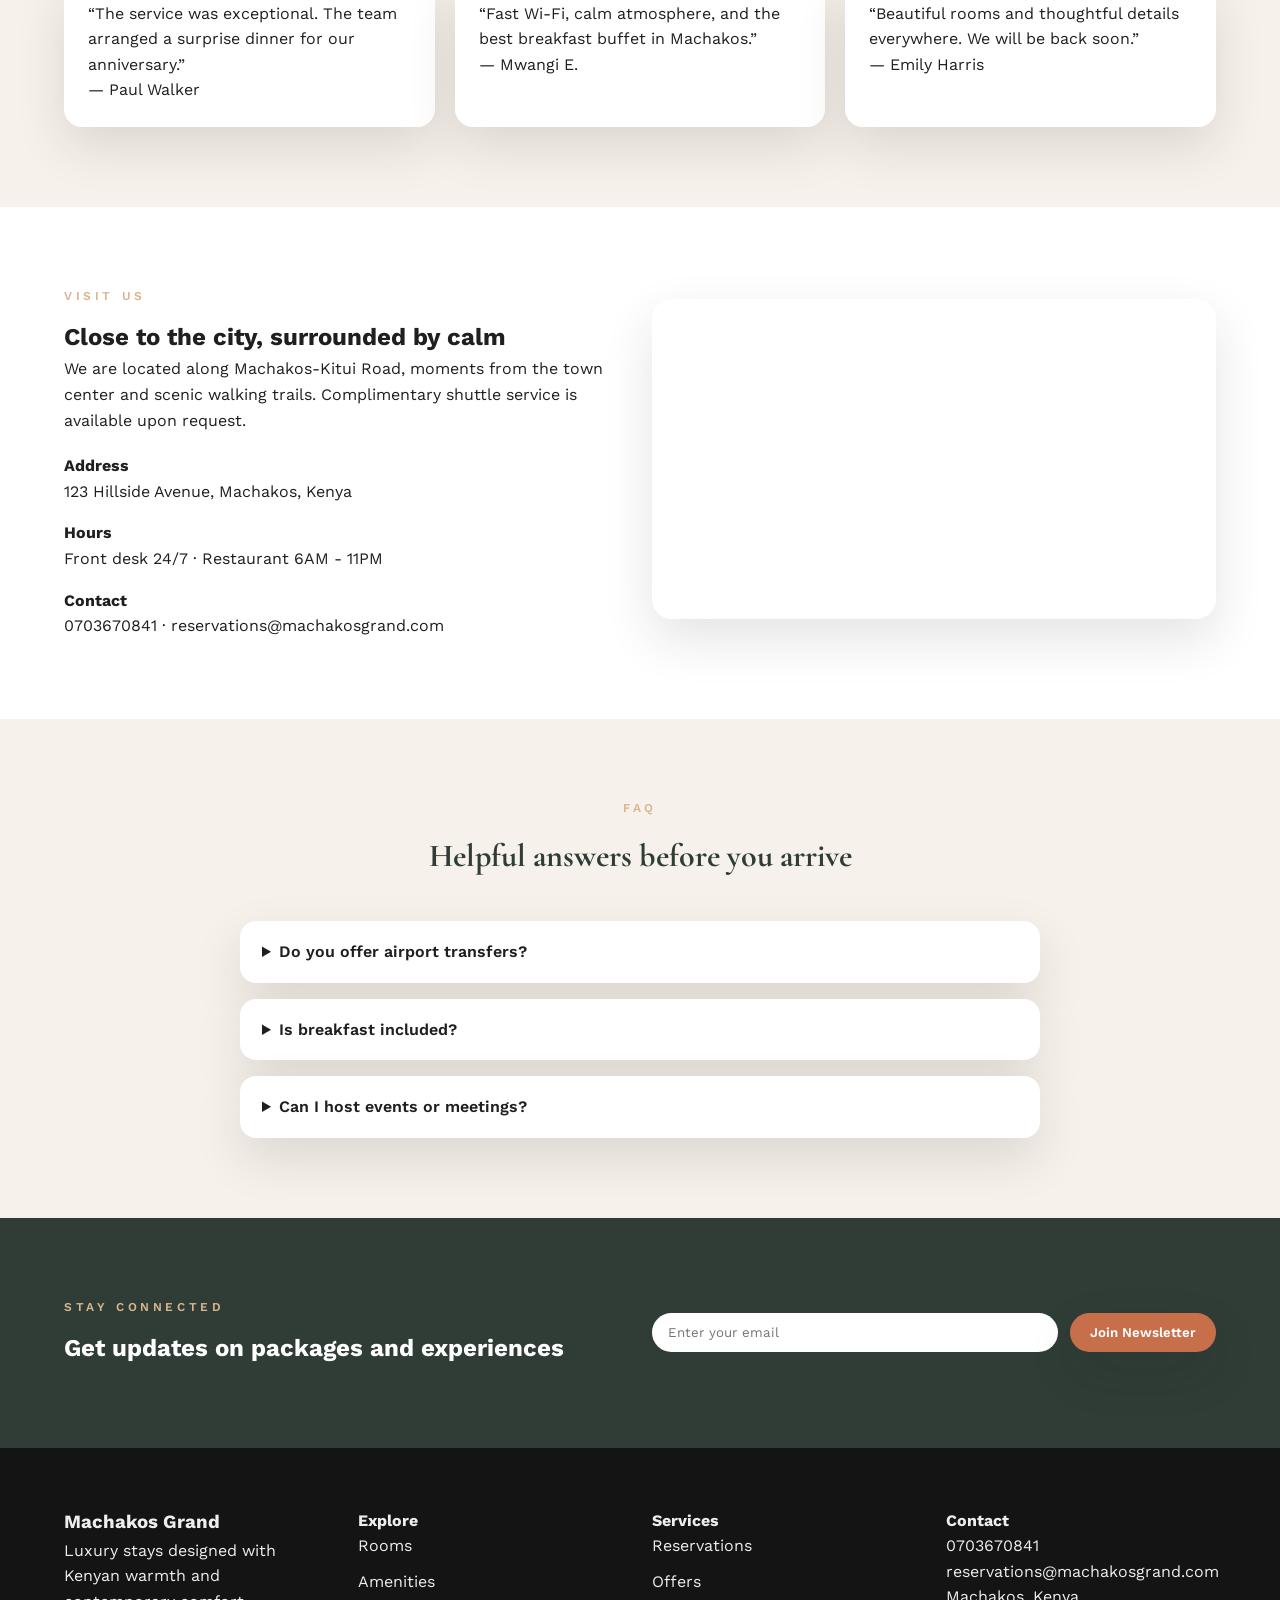
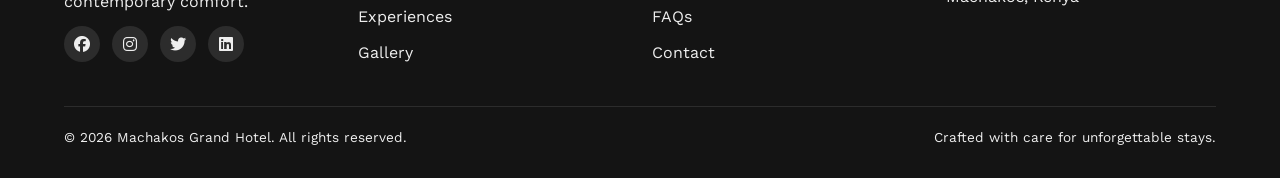
==== commit c4441a29: "Fix About links and add mobile hamburger nav" ====
--- a/index.html
+++ b/index.html
@@ -1,4 +1,4 @@
-<!DOCTYPE html>
+﻿<!DOCTYPE html>
 <html lang="en">
 <head>
     <meta charset="UTF-8">
@@ -17,11 +17,11 @@
                 <span><i class="fa-solid fa-envelope"></i> reservations@machakosgrand.com</span>
             </div>
             <div class="topbar-right">
-                <span>Check-in 2:00 PM � Check-out 11:00 AM</span>
+                <span>Check-in 2:00 PM • Check-out 11:00 AM</span>
                 <a class="topbar-cta" href="#booking">Book Now</a>
             </div>
         </div>
-        <nav class="nav">
+        <nav class="nav" aria-label="Primary">
             <div class="logo">
                 <span class="logo-mark">MG</span>
                 <div>
@@ -29,7 +29,12 @@
                     <p>Hotel & Resort</p>
                 </div>
             </div>
-            <div class="nav-links">
+
+            <button class="nav-toggle" type="button" aria-controls="primary-nav" aria-expanded="false" aria-label="Open menu">
+                <i class="fa-solid fa-bars" aria-hidden="true"></i>
+            </button>
+
+            <div class="nav-links" id="primary-nav">
                 <a href="#home">Home</a>
                 <a href="#rooms">Rooms</a>
                 <a href="#amenities">Amenities</a>
@@ -37,6 +42,9 @@
                 <a href="#gallery">Gallery</a>
                 <a href="#testimonials">Reviews</a>
                 <a href="#location">Location</a>
+                <a href="contactus.html">Contact</a>
+                <a class="mobile-only" href="About.html">About</a>
+                <a class="mobile-only" href="#booking">Check Availability</a>
             </div>
             <div class="nav-actions">
                 <a class="ghost-btn" href="About.html">About</a>
@@ -147,7 +155,7 @@
                         <h3>Deluxe King</h3>
                         <p>City views, plush bedding, and a marble rain shower.</p>
                         <ul>
-                            <li>1 King Bed � 32 m�</li>
+                            <li>1 King Bed · 32 m²</li>
                             <li>Work desk & lounge chair</li>
                             <li>Smart TV + mini bar</li>
                         </ul>
@@ -163,7 +171,7 @@
                         <h3>Premier Suite</h3>
                         <p>Separate living room, skyline balcony, curated in-room dining.</p>
                         <ul>
-                            <li>1 King Bed � 55 m�</li>
+                            <li>1 King Bed · 55 m²</li>
                             <li>Private balcony</li>
                             <li>Butler service on request</li>
                         </ul>
@@ -179,7 +187,7 @@
                         <h3>Garden Family</h3>
                         <p>Spacious comfort for families with direct garden access.</p>
                         <ul>
-                            <li>2 Queen Beds � 44 m�</li>
+                            <li>2 Queen Beds · 44 m²</li>
                             <li>Child-friendly amenities</li>
                             <li>Outdoor terrace</li>
                         </ul>
@@ -302,16 +310,16 @@
             </div>
             <div class="testimonial-grid">
                 <article class="testimonial-card">
-                    <p>�The service was exceptional. The team arranged a surprise dinner for our anniversary.�</p>
-                    <span>� Paul Walker</span>
+                    <p>“The service was exceptional. The team arranged a surprise dinner for our anniversary.”</p>
+                    <span>— Paul Walker</span>
                 </article>
                 <article class="testimonial-card">
-                    <p>�Fast Wi-Fi, calm atmosphere, and the best breakfast buffet in Machakos.�</p>
-                    <span>� Mwangi E.</span>
+                    <p>“Fast Wi-Fi, calm atmosphere, and the best breakfast buffet in Machakos.”</p>
+                    <span>— Mwangi E.</span>
                 </article>
                 <article class="testimonial-card">
-                    <p>�Beautiful rooms and thoughtful details everywhere. We will be back soon.�</p>
-                    <span>� Emily Harris</span>
+                    <p>“Beautiful rooms and thoughtful details everywhere. We will be back soon.”</p>
+                    <span>— Emily Harris</span>
                 </article>
             </div>
         </section>
@@ -332,11 +340,11 @@
                         </div>
                         <div>
                             <h4>Hours</h4>
-                            <p>Front desk 24/7 � Restaurant 6AM - 11PM</p>
+                            <p>Front desk 24/7 · Restaurant 6AM - 11PM</p>
                         </div>
                         <div>
                             <h4>Contact</h4>
-                            <p>0703670841 � reservations@machakosgrand.com</p>
+                            <p>0703670841 · reservations@machakosgrand.com</p>
                         </div>
                     </div>
                 </div>
@@ -438,6 +446,30 @@
             banner.classList.remove('show');
         });
 
+        const navToggle = document.querySelector('.nav-toggle');
+        const primaryNav = document.getElementById('primary-nav');
+
+        const setMenuOpen = (open) => {
+            document.documentElement.classList.toggle('nav-open', open);
+            navToggle.setAttribute('aria-expanded', String(open));
+            navToggle.setAttribute('aria-label', open ? 'Close menu' : 'Open menu');
+            navToggle.innerHTML = open
+                ? '<i class="fa-solid fa-xmark" aria-hidden="true"></i>'
+                : '<i class="fa-solid fa-bars" aria-hidden="true"></i>';
+        };
+
+        navToggle?.addEventListener('click', () => {
+            setMenuOpen(!document.documentElement.classList.contains('nav-open'));
+        });
+
+        primaryNav?.addEventListener('click', (e) => {
+            if (e.target && e.target.tagName === 'A') setMenuOpen(false);
+        });
+
+        document.addEventListener('keydown', (e) => {
+            if (e.key === 'Escape') setMenuOpen(false);
+        });
+
         const checkin = document.getElementById('checkin');
         const checkout = document.getElementById('checkout');
         const today = new Date().toISOString().split('T')[0];
@@ -449,3 +481,4 @@
     </script>
 </body>
 </html>
+
--- a/cat2website.css
+++ b/cat2website.css
@@ -15,6 +15,25 @@
     box-sizing: border-box;
 }
 
+html {
+    scroll-behavior: smooth;
+}
+
+@media (prefers-reduced-motion: reduce) {
+    html {
+        scroll-behavior: auto;
+    }
+
+    *,
+    *::before,
+    *::after {
+        transition-duration: 0.001ms !important;
+        animation-duration: 0.001ms !important;
+        animation-iteration-count: 1 !important;
+        scroll-behavior: auto !important;
+    }
+}
+
 body {
     font-family: 'Work Sans', sans-serif;
     background: var(--linen);
@@ -25,6 +44,15 @@
 a {
     text-decoration: none;
     color: inherit;
+}
+
+button {
+    font-family: inherit;
+}
+
+:focus-visible {
+    outline: 3px solid rgba(216, 182, 143, 0.9);
+    outline-offset: 3px;
 }
 
 img {
@@ -84,6 +112,22 @@
     flex-wrap: wrap;
 }
 
+.nav-toggle {
+    display: none;
+    width: 44px;
+    height: 44px;
+    border-radius: 14px;
+    border: 1px solid rgba(0, 0, 0, 0.12);
+    background: rgba(255, 255, 255, 0.7);
+    color: var(--forest);
+    cursor: pointer;
+    box-shadow: 0 14px 30px rgba(31, 31, 31, 0.08);
+}
+
+.nav-toggle i {
+    font-size: 1.15rem;
+}
+
 .logo {
     display: flex;
     align-items: center;
@@ -121,6 +165,10 @@
     gap: 18px;
     font-size: 0.95rem;
     flex-wrap: wrap;
+}
+
+.mobile-only {
+    display: none;
 }
 
 .nav-links a {
@@ -639,6 +687,60 @@
     .nav-links {
         justify-content: center;
     }
+
+    .nav {
+        flex-wrap: nowrap;
+    }
+
+    .nav-toggle {
+        display: inline-grid;
+        place-items: center;
+        margin-left: auto;
+    }
+
+    .nav-actions {
+        display: none;
+    }
+
+    .nav-links {
+        position: fixed;
+        inset: 0 0 auto 0;
+        top: 0;
+        transform: translateY(-110%);
+        transition: transform 0.28s ease;
+        background: rgba(20, 20, 20, 0.82);
+        backdrop-filter: blur(10px);
+        padding: 86px 5% 22px;
+        display: grid;
+        gap: 10px;
+        border-bottom: 1px solid rgba(255, 255, 255, 0.14);
+        z-index: 40;
+    }
+
+    .nav-links a {
+        color: #fff;
+        font-weight: 600;
+        padding: 14px 14px;
+        border-radius: 16px;
+        background: rgba(255, 255, 255, 0.08);
+        border: 1px solid rgba(255, 255, 255, 0.12);
+    }
+
+    .mobile-only {
+        display: block;
+    }
+
+    .nav-links a::after {
+        display: none;
+    }
+
+    .nav-open .nav-links {
+        transform: translateY(0);
+    }
+
+    .nav-open body {
+        overflow: hidden;
+    }
 }
 
 @media (max-width: 700px) {
@@ -659,4 +761,18 @@
         flex-direction: column;
         align-items: flex-start;
     }
-}
+
+    section {
+        padding: 64px 5%;
+    }
+
+    .cookie-banner {
+        left: 16px;
+        right: 16px;
+        bottom: 16px;
+        max-width: none;
+        width: auto;
+        flex-direction: column;
+        align-items: flex-start;
+    }
+}
